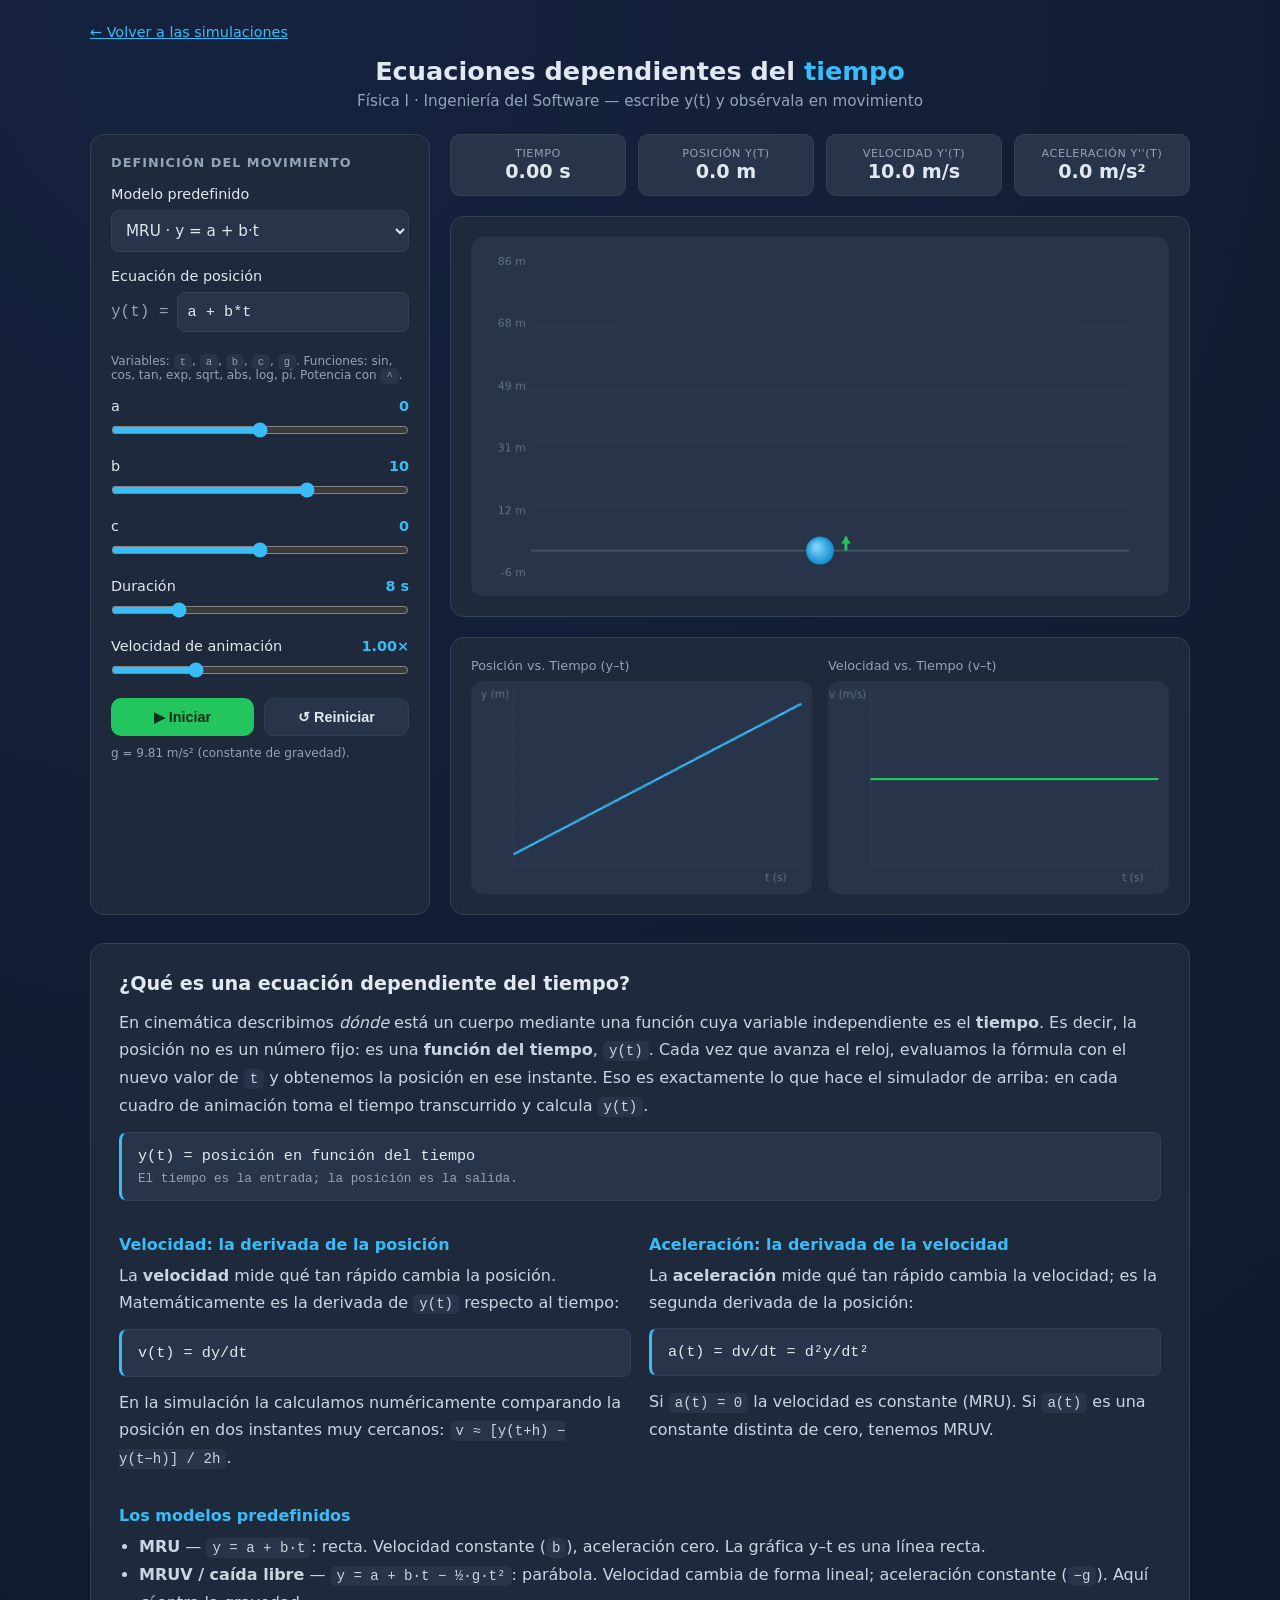
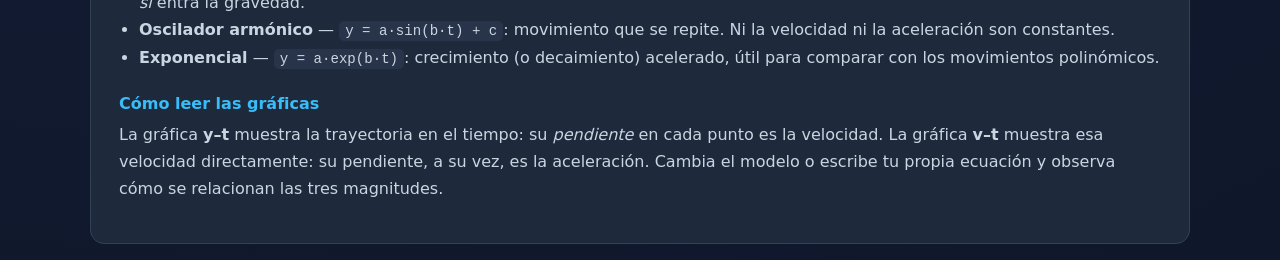
==== ecuaciones-tiempo.html @ 7a58a40a "Añade simulador de ecuaciones dependientes del tiempo + sección de teoría - Editor de y(t) con parse" ====
<!DOCTYPE html>
<html lang="es">
<head>
<meta charset="UTF-8" />
<meta name="viewport" content="width=device-width, initial-scale=1.0" />
<title>Simulador de Ecuaciones Dependientes del Tiempo · Física I</title>
<style>
  :root {
    --bg: #0f172a; --panel: #1e293b; --panel-2: #273449; --border: #334155;
    --text: #e2e8f0; --muted: #94a3b8; --accent: #38bdf8; --accent-2: #22c55e;
    --danger: #f87171; --warn: #fbbf24;
  }
  * { box-sizing: border-box; margin: 0; padding: 0; }
  body {
    font-family: "Segoe UI", system-ui, -apple-system, sans-serif;
    background: radial-gradient(circle at 20% 0%, #16233f, var(--bg));
    color: var(--text); min-height: 100vh; padding: 24px;
  }
  a { color: var(--accent); }
  .topbar { max-width: 1100px; margin: 0 auto 16px; font-size: 0.9rem; }
  header { text-align: center; margin-bottom: 24px; }
  header h1 { font-size: 1.6rem; font-weight: 600; }
  header h1 span { color: var(--accent); }
  header p { color: var(--muted); margin-top: 6px; font-size: 0.95rem; }

  .layout { display: grid; grid-template-columns: 340px 1fr; gap: 20px; max-width: 1100px; margin: 0 auto; }
  @media (max-width: 860px) { .layout { grid-template-columns: 1fr; } }

  .panel { background: var(--panel); border: 1px solid var(--border); border-radius: 14px; padding: 20px; }
  .panel h2 { font-size: 0.8rem; text-transform: uppercase; letter-spacing: 0.08em; color: var(--muted); margin-bottom: 16px; }

  .field { margin-bottom: 16px; }
  .field label { display: flex; justify-content: space-between; font-size: 0.9rem; margin-bottom: 8px; }
  .field label b { color: var(--accent); font-variant-numeric: tabular-nums; }
  input[type="range"] { width: 100%; accent-color: var(--accent); }
  select, input[type="text"] {
    width: 100%; padding: 10px; background: var(--panel-2); color: var(--text);
    border: 1px solid var(--border); border-radius: 8px; font-size: 0.95rem; font-family: inherit;
  }
  input[type="text"] { font-family: "SF Mono", ui-monospace, monospace; }
  .eq-row { display: flex; align-items: center; gap: 8px; }
  .eq-row span { color: var(--muted); white-space: nowrap; font-family: "SF Mono", ui-monospace, monospace; }
  .error { color: var(--danger); font-size: 0.78rem; margin-top: 6px; min-height: 1em; }
  .hint { font-size: 0.75rem; color: var(--muted); margin-top: 4px; }

  .buttons { display: flex; gap: 10px; margin-top: 8px; }
  button { flex: 1; padding: 10px; border: none; border-radius: 10px; font-size: 0.9rem; font-weight: 600; cursor: pointer; transition: transform 0.08s; }
  button:active { transform: scale(0.96); }
  .btn-play { background: var(--accent-2); color: #052e16; }
  .btn-reset { background: var(--panel-2); color: var(--text); border: 1px solid var(--border); }

  .stage-wrap { display: grid; gap: 20px; }
  .readouts { display: grid; grid-template-columns: repeat(4, 1fr); gap: 12px; }
  .readout { background: var(--panel-2); border: 1px solid var(--border); border-radius: 10px; padding: 12px; text-align: center; }
  .readout span { display: block; font-size: 0.7rem; color: var(--muted); text-transform: uppercase; letter-spacing: 0.05em; }
  .readout b { font-size: 1.2rem; font-variant-numeric: tabular-nums; }

  canvas { display: block; width: 100%; border-radius: 12px; background: var(--panel-2); }
  .graphs { display: grid; grid-template-columns: 1fr 1fr; gap: 16px; }
  @media (max-width: 560px) { .graphs { grid-template-columns: 1fr; } }
  .graph-title { font-size: 0.8rem; color: var(--muted); margin-bottom: 8px; }

  /* Teoría */
  .theory { max-width: 1100px; margin: 28px auto 0; }
  .theory .panel { padding: 28px; }
  .theory h2 { font-size: 1.2rem; text-transform: none; letter-spacing: 0; color: var(--text); margin-bottom: 14px; }
  .theory h3 { font-size: 1rem; color: var(--accent); margin: 22px 0 8px; }
  .theory p { color: #cbd5e1; line-height: 1.7; margin-bottom: 12px; }
  .theory ul { color: #cbd5e1; line-height: 1.7; margin: 0 0 12px 20px; }
  .formula {
    background: var(--panel-2); border: 1px solid var(--border); border-left: 3px solid var(--accent);
    border-radius: 8px; padding: 14px 16px; margin: 12px 0; font-family: "SF Mono", ui-monospace, monospace;
    font-size: 0.95rem; overflow-x: auto;
  }
  .formula small { color: var(--muted); display: block; margin-top: 6px; font-family: inherit; }
  code { background: var(--panel-2); padding: 2px 6px; border-radius: 5px; font-family: "SF Mono", ui-monospace, monospace; font-size: 0.88em; }
  .grid2 { display: grid; grid-template-columns: 1fr 1fr; gap: 18px; }
  @media (max-width: 700px) { .grid2 { grid-template-columns: 1fr; } }
</style>
</head>
<body>
  <div class="topbar"><a href="index.html">← Volver a las simulaciones</a></div>

  <header>
    <h1>Ecuaciones dependientes del <span>tiempo</span></h1>
    <p>Física I · Ingeniería del Software — escribe y(t) y obsérvala en movimiento</p>
  </header>

  <div class="layout">
    <!-- Controles -->
    <aside class="panel">
      <h2>Definición del movimiento</h2>

      <div class="field">
        <label>Modelo predefinido</label>
        <select id="preset">
          <option value="mru">MRU · y = a + b·t</option>
          <option value="mruv">MRUV / caída libre · y = a + b·t − ½·g·t²</option>
          <option value="armonico">Oscilador armónico · y = a·sin(b·t) + c</option>
          <option value="exp">Crecimiento exponencial · y = a·exp(b·t)</option>
          <option value="custom">Personalizado…</option>
        </select>
      </div>

      <div class="field">
        <label>Ecuación de posición</label>
        <div class="eq-row"><span>y(t) =</span><input type="text" id="eq" value="a + b*t" spellcheck="false" /></div>
        <div class="error" id="eqError"></div>
        <div class="hint">Variables: <code>t</code>, <code>a</code>, <code>b</code>, <code>c</code>, <code>g</code>. Funciones: sin, cos, tan, exp, sqrt, abs, log, pi. Potencia con <code>^</code>.</div>
      </div>

      <div class="field">
        <label>a <b id="lblA">0</b></label>
        <input type="range" id="a" min="-50" max="50" value="0" step="0.5" />
      </div>
      <div class="field">
        <label>b <b id="lblB">10</b></label>
        <input type="range" id="b" min="-30" max="30" value="10" step="0.5" />
      </div>
      <div class="field">
        <label>c <b id="lblC">0</b></label>
        <input type="range" id="c" min="-50" max="50" value="0" step="0.5" />
      </div>

      <div class="field">
        <label>Duración <b id="lblDur">8 s</b></label>
        <input type="range" id="dur" min="2" max="30" value="8" step="1" />
      </div>
      <div class="field">
        <label>Velocidad de animación <b id="lblSpeed">1.0×</b></label>
        <input type="range" id="speed" min="0.25" max="3" value="1" step="0.25" />
      </div>

      <div class="buttons">
        <button class="btn-play" id="playBtn">▶ Iniciar</button>
        <button class="btn-reset" id="resetBtn">↺ Reiniciar</button>
      </div>
      <div class="hint" style="margin-top:10px">g = 9.81 m/s² (constante de gravedad).</div>
    </aside>

    <!-- Escenario -->
    <section class="stage-wrap">
      <div class="readouts">
        <div class="readout"><span>Tiempo</span><b id="outT">0.00 s</b></div>
        <div class="readout"><span>Posición y(t)</span><b id="outY">0.0 m</b></div>
        <div class="readout"><span>Velocidad y'(t)</span><b id="outV">0.0 m/s</b></div>
        <div class="readout"><span>Aceleración y''(t)</span><b id="outAcc">0.0 m/s²</b></div>
      </div>

      <div class="panel"><canvas id="stage" width="700" height="360"></canvas></div>

      <div class="panel graphs">
        <div>
          <div class="graph-title">Posición vs. Tiempo (y–t)</div>
          <canvas id="gPos" width="320" height="200"></canvas>
        </div>
        <div>
          <div class="graph-title">Velocidad vs. Tiempo (v–t)</div>
          <canvas id="gVel" width="320" height="200"></canvas>
        </div>
      </div>
    </section>
  </div>

  <!-- ===================== TEORÍA ===================== -->
  <section class="theory">
    <div class="panel">
      <h2>¿Qué es una ecuación dependiente del tiempo?</h2>
      <p>
        En cinemática describimos <em>dónde</em> está un cuerpo mediante una función cuya variable
        independiente es el <strong>tiempo</strong>. Es decir, la posición no es un número fijo: es
        una <strong>función del tiempo</strong>, <code>y(t)</code>. Cada vez que avanza el reloj,
        evaluamos la fórmula con el nuevo valor de <code>t</code> y obtenemos la posición en ese
        instante. Eso es exactamente lo que hace el simulador de arriba: en cada cuadro de animación
        toma el tiempo transcurrido y calcula <code>y(t)</code>.
      </p>

      <div class="formula">
        y(t) = posición en función del tiempo
        <small>El tiempo es la entrada; la posición es la salida.</small>
      </div>

      <div class="grid2">
        <div>
          <h3>Velocidad: la derivada de la posición</h3>
          <p>
            La <strong>velocidad</strong> mide qué tan rápido cambia la posición. Matemáticamente es
            la derivada de <code>y(t)</code> respecto al tiempo:
          </p>
          <div class="formula">v(t) = dy/dt</div>
          <p>
            En la simulación la calculamos numéricamente comparando la posición en dos instantes muy
            cercanos: <code>v ≈ [y(t+h) − y(t−h)] / 2h</code>.
          </p>
        </div>
        <div>
          <h3>Aceleración: la derivada de la velocidad</h3>
          <p>
            La <strong>aceleración</strong> mide qué tan rápido cambia la velocidad; es la segunda
            derivada de la posición:
          </p>
          <div class="formula">a(t) = dv/dt = d²y/dt²</div>
          <p>
            Si <code>a(t) = 0</code> la velocidad es constante (MRU). Si <code>a(t)</code> es una
            constante distinta de cero, tenemos MRUV.
          </p>
        </div>
      </div>

      <h3>Los modelos predefinidos</h3>
      <ul>
        <li><strong>MRU</strong> — <code>y = a + b·t</code>: recta. Velocidad constante (<code>b</code>), aceleración cero. La gráfica y–t es una línea recta.</li>
        <li><strong>MRUV / caída libre</strong> — <code>y = a + b·t − ½·g·t²</code>: parábola. Velocidad cambia de forma lineal; aceleración constante (<code>−g</code>). Aquí <em>sí</em> entra la gravedad.</li>
        <li><strong>Oscilador armónico</strong> — <code>y = a·sin(b·t) + c</code>: movimiento que se repite. Ni la velocidad ni la aceleración son constantes.</li>
        <li><strong>Exponencial</strong> — <code>y = a·exp(b·t)</code>: crecimiento (o decaimiento) acelerado, útil para comparar con los movimientos polinómicos.</li>
      </ul>

      <h3>Cómo leer las gráficas</h3>
      <p>
        La gráfica <strong>y–t</strong> muestra la trayectoria en el tiempo: su <em>pendiente</em> en
        cada punto es la velocidad. La gráfica <strong>v–t</strong> muestra esa velocidad
        directamente: su pendiente, a su vez, es la aceleración. Cambia el modelo o escribe tu propia
        ecuación y observa cómo se relacionan las tres magnitudes.
      </p>
    </div>
  </section>

<script>
(() => {
  "use strict";

  const G = 9.81;
  const $ = (id) => document.getElementById(id);

  const presets = {
    mru:      { eq: "a + b*t",            a: 0,  b: 10, c: 0  },
    mruv:     { eq: "a + b*t - 0.5*g*t^2", a: 0,  b: 20, c: 0  },
    armonico: { eq: "a*sin(b*t) + c",     a: 20, b: 2,  c: 30 },
    exp:      { eq: "a*exp(b*t)",          a: 2,  b: 0.4, c: 0 },
  };

  const state = {
    eq: "a + b*t", a: 0, b: 10, c: 0,
    dur: 8, speed: 1, t: 0, running: false, lastTs: null,
    fn: null, range: { min: 0, max: 100 },
  };

  // --- Parser seguro de expresiones ---
  // Solo permite tokens de cinemática; convierte a JS evaluable con Math.
  function compile(expr) {
    const cleaned = expr.toLowerCase().trim();
    // Validación: solo caracteres permitidos
    if (!/^[0-9a-z+\-*/^().,\s]*$/.test(cleaned)) {
      throw new Error("Caracteres no permitidos.");
    }
    let js = cleaned
      .replace(/\^/g, "**")
      .replace(/\bpi\b/g, "Math.PI")
      .replace(/\b(sin|cos|tan|exp|sqrt|abs|log|sign|atan|asin|acos|cbrt|pow|min|max)\b/g, "Math.$1");
    // Tras los reemplazos, los únicos identificadores válidos son las variables y Math.*
    const stripped = js.replace(/Math\.[A-Za-z]+/g, "");
    const idents = stripped.match(/[a-z_][a-z0-9_]*/gi) || [];
    const allowed = new Set(["t", "a", "b", "c", "g", "e"]);
    for (const id of idents) {
      if (!allowed.has(id)) throw new Error("Símbolo desconocido: " + id);
    }
    js = js.replace(/\be\b/g, "Math.E");
    // eslint-disable-next-line no-new-func
    const f = new Function("t", "a", "b", "c", "g", "return (" + js + ");");
    // prueba de evaluación
    const test = f(0, state.a, state.b, state.c, G);
    if (typeof test !== "number" || Number.isNaN(test)) {
      throw new Error("La ecuación no produce un número.");
    }
    return f;
  }

  function y(t) { return state.fn(t, state.a, state.b, state.c, G); }
  function vel(t) { const h = 1e-3; return (y(t + h) - y(t - h)) / (2 * h); }
  function acc(t) { const h = 1e-2; return (y(t + h) - 2 * y(t) + y(t - h)) / (h * h); }

  // --- Recalcula el rango vertical para autoescalar el escenario y la gráfica y–t ---
  function computeRange() {
    let min = Infinity, max = -Infinity;
    const N = 240;
    for (let i = 0; i <= N; i++) {
      const t = (i / N) * state.dur;
      const val = y(t);
      if (Number.isFinite(val)) { if (val < min) min = val; if (val > max) max = val; }
    }
    if (!Number.isFinite(min) || !Number.isFinite(max)) { min = 0; max = 1; }
    if (max - min < 1e-6) { max += 1; min -= 1; }
    const pad = (max - min) * 0.08;
    state.range = { min: min - pad, max: max + pad };
  }

  // --- Inputs ---
  const eqEl = $("eq"), eqError = $("eqError"), presetEl = $("preset");
  const aEl = $("a"), bEl = $("b"), cEl = $("c"), durEl = $("dur"), speedEl = $("speed");
  const lblA = $("lblA"), lblB = $("lblB"), lblC = $("lblC"), lblDur = $("lblDur"), lblSpeed = $("lblSpeed");
  const outT = $("outT"), outY = $("outY"), outV = $("outV"), outAcc = $("outAcc");
  const playBtn = $("playBtn"), resetBtn = $("resetBtn");

  const stage = $("stage"), sctx = stage.getContext("2d");
  const gPos = $("gPos"), pctx = gPos.getContext("2d");
  const gVel = $("gVel"), vctx = gVel.getContext("2d");

  function recompile() {
    try {
      state.fn = compile(eqEl.value);
      eqError.textContent = "";
      computeRange();
      return true;
    } catch (err) {
      eqError.textContent = "⚠ " + err.message;
      return false;
    }
  }

  function syncInputs() {
    state.a = +aEl.value; state.b = +bEl.value; state.c = +cEl.value;
    state.dur = +durEl.value; state.speed = +speedEl.value; state.eq = eqEl.value;
    lblA.textContent = state.a; lblB.textContent = state.b; lblC.textContent = state.c;
    lblDur.textContent = state.dur + " s"; lblSpeed.textContent = state.speed.toFixed(2) + "×";
  }

  presetEl.addEventListener("change", () => {
    const p = presets[presetEl.value];
    if (p) {
      eqEl.value = p.eq; aEl.value = p.a; bEl.value = p.b; cEl.value = p.c;
    }
    syncInputs(); recompile(); reset();
  });

  eqEl.addEventListener("input", () => { presetEl.value = "custom"; if (recompile()) reset(); });
  [aEl, bEl, cEl, durEl].forEach((el) => el.addEventListener("input", () => {
    syncInputs(); if (recompile()) reset();
  }));
  speedEl.addEventListener("input", syncInputs);

  // --- Tiempo ---
  function reset() {
    state.running = false; state.t = 0; state.lastTs = null;
    playBtn.textContent = "▶ Iniciar";
    render();
  }
  function toggle() {
    if (!state.fn) return;
    if (state.running) { state.running = false; playBtn.textContent = "▶ Reanudar"; }
    else {
      if (state.t >= state.dur) state.t = 0;
      state.running = true; state.lastTs = null;
      playBtn.textContent = "❚❚ Pausar";
      requestAnimationFrame(loop);
    }
  }
  playBtn.addEventListener("click", toggle);
  resetBtn.addEventListener("click", reset);

  function loop(ts) {
    if (!state.running) return;
    if (state.lastTs === null) state.lastTs = ts;
    const dt = ((ts - state.lastTs) / 1000) * state.speed;
    state.lastTs = ts;
    state.t += dt;
    if (state.t >= state.dur) { state.t = state.dur; state.running = false; playBtn.textContent = "▶ Iniciar"; }
    render();
    if (state.running) requestAnimationFrame(loop);
  }

  // --- Render ---
  function render() {
    if (!state.fn) return;
    drawStage(); drawPosGraph(); drawVelGraph();
    outT.textContent = state.t.toFixed(2) + " s";
    outY.textContent = y(state.t).toFixed(1) + " m";
    outV.textContent = vel(state.t).toFixed(1) + " m/s";
    outAcc.textContent = acc(state.t).toFixed(1) + " m/s²";
  }

  function drawStage() {
    const W = stage.width, H = stage.height, padTop = 24, padBottom = 24;
    const usableH = H - padTop - padBottom, trackX = W * 0.5;
    const { min, max } = state.range;
    const yToPx = (m) => H - padBottom - ((m - min) / (max - min)) * usableH;

    sctx.clearRect(0, 0, W, H);

    // Escala (5 marcas)
    sctx.fillStyle = "#64748b"; sctx.font = "11px system-ui"; sctx.textAlign = "right";
    sctx.strokeStyle = "#293548"; sctx.lineWidth = 1;
    for (let i = 0; i <= 5; i++) {
      const m = min + (i / 5) * (max - min), py = yToPx(m);
      sctx.beginPath(); sctx.moveTo(60, py); sctx.lineTo(W - 40, py); sctx.stroke();
      sctx.fillText(m.toFixed(0) + " m", 55, py + 4);
    }
    // y = 0 resaltado si está en rango
    if (min <= 0 && max >= 0) {
      sctx.strokeStyle = "#475569"; sctx.lineWidth = 2;
      sctx.beginPath(); sctx.moveTo(60, yToPx(0)); sctx.lineTo(W - 40, yToPx(0)); sctx.stroke();
    }

    // Trayectoria recorrida (estela hasta t actual)
    sctx.strokeStyle = "rgba(56,189,248,0.35)"; sctx.lineWidth = 3;
    sctx.beginPath();
    const steps = 120;
    for (let i = 0; i <= steps; i++) {
      const t = (i / steps) * state.t, py = yToPx(y(t));
      i === 0 ? sctx.moveTo(trackX, py) : sctx.lineTo(trackX, py);
    }
    sctx.stroke();

    // Objeto
    const py = yToPx(y(state.t));
    const grad = sctx.createRadialGradient(trackX - 4, py - 4, 2, trackX, py, 16);
    grad.addColorStop(0, "#7dd3fc"); grad.addColorStop(1, "#0284c7");
    sctx.beginPath(); sctx.arc(trackX, py, 14, 0, Math.PI * 2); sctx.fillStyle = grad; sctx.fill();

    // Vector velocidad
    const v = vel(state.t), dir = Math.sign(v) || 1, len = Math.min(Math.abs(v) * 1.4, 55);
    if (len > 2) {
      const tipY = py - dir * len;
      sctx.strokeStyle = "#22c55e"; sctx.lineWidth = 3;
      sctx.beginPath(); sctx.moveTo(trackX + 26, py); sctx.lineTo(trackX + 26, tipY); sctx.stroke();
      sctx.beginPath(); sctx.moveTo(trackX + 26, tipY);
      sctx.lineTo(trackX + 21, tipY + dir * 7); sctx.lineTo(trackX + 31, tipY + dir * 7);
      sctx.closePath(); sctx.fillStyle = "#22c55e"; sctx.fill();
    }
  }

  function drawAxes(ctx, w, h, xlabel, ylabel) {
    ctx.clearRect(0, 0, w, h);
    ctx.strokeStyle = "#334155"; ctx.lineWidth = 1;
    ctx.beginPath(); ctx.moveTo(40, 10); ctx.lineTo(40, h - 26); ctx.lineTo(w - 10, h - 26); ctx.stroke();
    ctx.fillStyle = "#64748b"; ctx.font = "10px system-ui";
    ctx.textAlign = "right"; ctx.fillText(ylabel, 36, 16);
    ctx.textAlign = "left"; ctx.fillText(xlabel, w - 44, h - 12);
  }

  function drawCurve(ctx, w, h, fn, color, vmin, vmax) {
    const x0 = 40, ybase = h - 26, plotW = w - 50, plotH = h - 36, top = 10;
    const xT = (t) => x0 + (t / state.dur) * plotW;
    const yV = (val) => top + (1 - (val - vmin) / (vmax - vmin)) * plotH;
    // marcador de progreso
    ctx.strokeStyle = "#334155"; ctx.setLineDash([3, 3]);
    ctx.beginPath(); ctx.moveTo(xT(state.t), top); ctx.lineTo(xT(state.t), ybase); ctx.stroke();
    ctx.setLineDash([]);
    // curva
    ctx.strokeStyle = color; ctx.lineWidth = 2; ctx.beginPath();
    const N = 200; let started = false;
    for (let i = 0; i <= N; i++) {
      const t = (i / N) * state.dur, val = fn(t);
      if (!Number.isFinite(val)) { started = false; continue; }
      const px = xT(t), py = yV(val);
      started ? ctx.lineTo(px, py) : (ctx.moveTo(px, py), started = true);
    }
    ctx.stroke();
  }

  function drawPosGraph() {
    drawAxes(pctx, gPos.width, gPos.height, "t (s)", "y (m)");
    drawCurve(pctx, gPos.width, gPos.height, y, "#38bdf8", state.range.min, state.range.max);
  }

  function drawVelGraph() {
    // rango de velocidad sobre la duración
    let vmin = Infinity, vmax = -Infinity;
    for (let i = 0; i <= 200; i++) {
      const t = (i / 200) * state.dur, vv = vel(t);
      if (Number.isFinite(vv)) { if (vv < vmin) vmin = vv; if (vv > vmax) vmax = vv; }
    }
    if (!Number.isFinite(vmin)) { vmin = -1; vmax = 1; }
    if (vmax - vmin < 1e-6) { vmax += 1; vmin -= 1; }
    const pad = (vmax - vmin) * 0.1; vmin -= pad; vmax += pad;
    drawAxes(vctx, gVel.width, gVel.height, "t (s)", "v (m/s)");
    // línea v=0
    if (vmin <= 0 && vmax >= 0) {
      const top = 10, plotH = gVel.height - 36;
      const yv0 = top + (1 - (0 - vmin) / (vmax - vmin)) * plotH;
      vctx.strokeStyle = "#334155"; vctx.setLineDash([4, 4]);
      vctx.beginPath(); vctx.moveTo(40, yv0); vctx.lineTo(gVel.width - 10, yv0); vctx.stroke();
      vctx.setLineDash([]);
    }
    drawCurve(vctx, gVel.width, gVel.height, vel, "#22c55e", vmin, vmax);
  }

  // --- Inicio ---
  syncInputs(); recompile(); reset();
})();
</script>
</body>
</html>
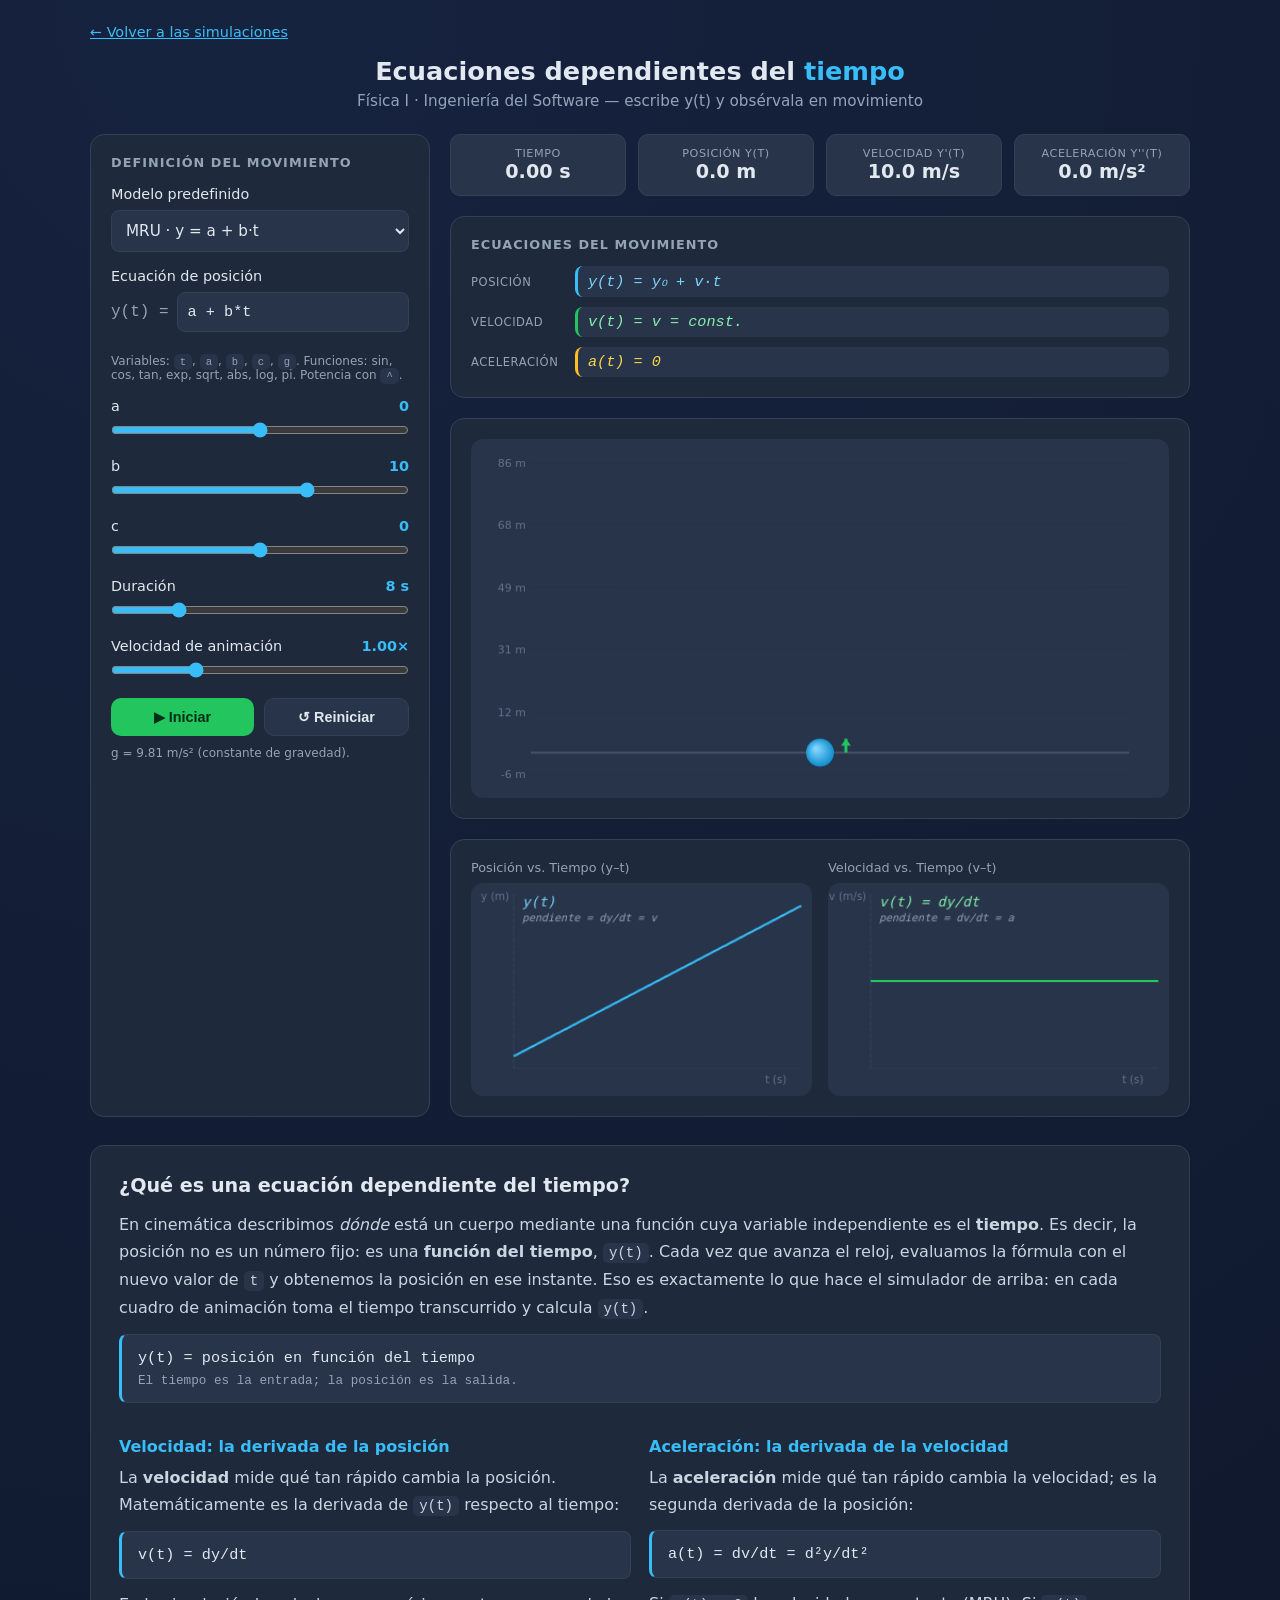
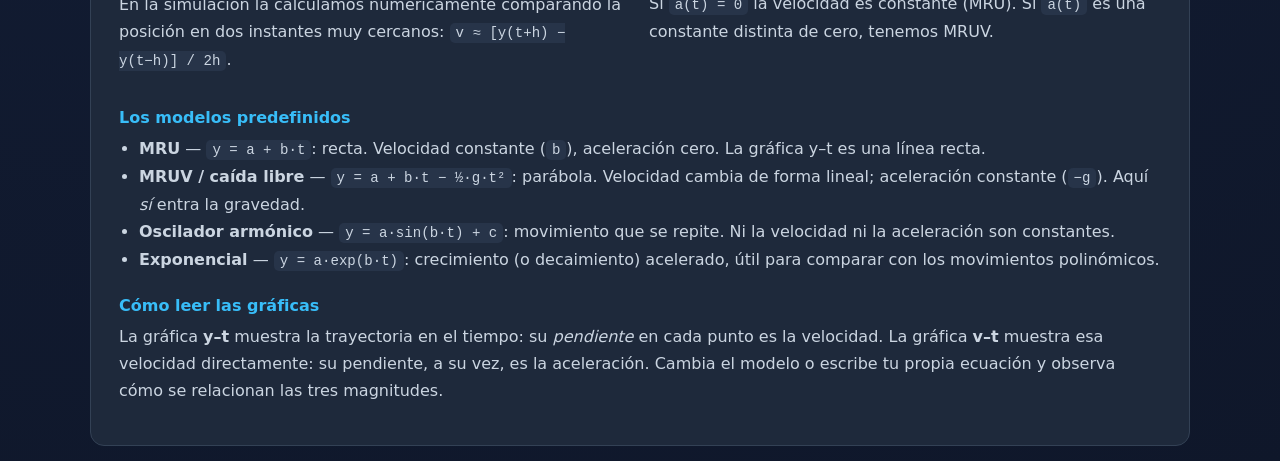
==== commit 6cf799b7: "Añade anotaciones matemáticas a gráficas y escenario - MRU: ecuación y(t)=y₀+v·t sobre la gráfica, m" ====
--- a/ecuaciones-tiempo.html
+++ b/ecuaciones-tiempo.html
@@ -60,6 +60,17 @@
   @media (max-width: 560px) { .graphs { grid-template-columns: 1fr; } }
   .graph-title { font-size: 0.8rem; color: var(--muted); margin-bottom: 8px; }
 
+  .formulas { display: grid; gap: 10px; }
+  .frow { display: grid; grid-template-columns: 92px 1fr; align-items: center; gap: 12px; }
+  .frow .flabel { font-size: 0.72rem; text-transform: uppercase; letter-spacing: 0.05em; color: var(--muted); }
+  .frow code {
+    font-family: "SF Mono", ui-monospace, monospace; font-size: 0.95rem; font-style: italic;
+    padding: 6px 10px; border-radius: 8px; border-left: 3px solid var(--accent); display: block;
+  }
+  .frow.pos code { color: #7dd3fc; border-left-color: #38bdf8; }
+  .frow.vel code { color: #86efac; border-left-color: #22c55e; }
+  .frow.acc code { color: #fcd34d; border-left-color: #fbbf24; }
+
   /* Teoría */
   .theory { max-width: 1100px; margin: 28px auto 0; }
   .theory .panel { padding: 28px; }
@@ -145,6 +156,13 @@
         <div class="readout"><span>Posición y(t)</span><b id="outY">0.0 m</b></div>
         <div class="readout"><span>Velocidad y'(t)</span><b id="outV">0.0 m/s</b></div>
         <div class="readout"><span>Aceleración y''(t)</span><b id="outAcc">0.0 m/s²</b></div>
+      </div>
+
+      <div class="panel formulas">
+        <h2 style="margin-bottom:4px">Ecuaciones del movimiento</h2>
+        <div class="frow pos"><span class="flabel">Posición</span><code id="fY">y(t) = a + b·t</code></div>
+        <div class="frow vel"><span class="flabel">Velocidad</span><code id="fV">v(t) = dy/dt = b</code></div>
+        <div class="frow acc"><span class="flabel">Aceleración</span><code id="fA">a(t) = d²y/dt² = 0</code></div>
       </div>
 
       <div class="panel"><canvas id="stage" width="700" height="360"></canvas></div>
@@ -233,11 +251,25 @@
   const $ = (id) => document.getElementById(id);
 
   const presets = {
-    mru:      { eq: "a + b*t",            a: 0,  b: 10, c: 0  },
-    mruv:     { eq: "a + b*t - 0.5*g*t^2", a: 0,  b: 20, c: 0  },
-    armonico: { eq: "a*sin(b*t) + c",     a: 20, b: 2,  c: 30 },
-    exp:      { eq: "a*exp(b*t)",          a: 2,  b: 0.4, c: 0 },
+    mru:      { eq: "a + b*t",             a: 0,  b: 10,  c: 0,
+                ySym: "y(t) = y₀ + v·t",        vSym: "v(t) = v = const.",        aSym: "a(t) = 0" },
+    mruv:     { eq: "a + b*t - 0.5*g*t^2", a: 0,  b: 20,  c: 0,
+                ySym: "y(t) = y₀ + v₀·t − ½·g·t²", vSym: "v(t) = v₀ − g·t",        aSym: "a(t) = −g = −9.81 m/s²" },
+    armonico: { eq: "a*sin(b*t) + c",      a: 20, b: 2,   c: 30,
+                ySym: "y(t) = A·sin(ω·t) + y₀",  vSym: "v(t) = A·ω·cos(ω·t)",     aSym: "a(t) = −A·ω²·sin(ω·t)" },
+    exp:      { eq: "a*exp(b*t)",          a: 2,  b: 0.4, c: 0,
+                ySym: "y(t) = A·e^(k·t)",        vSym: "v(t) = A·k·e^(k·t)",      aSym: "a(t) = A·k²·e^(k·t)" },
+    custom:   { ySym: "y(t) = expresión definida por el usuario",
+                vSym: "v(t) = dy/dt  (derivada numérica)",
+                aSym: "a(t) = d²y/dt²  (derivada numérica)" },
   };
+
+  function updateFormulaPanel() {
+    const p = presets[presetEl.value] || presets.custom;
+    $("fY").textContent = presetEl.value === "custom" ? ("y(t) = " + eqEl.value) : p.ySym;
+    $("fV").textContent = p.vSym;
+    $("fA").textContent = p.aSym;
+  }
 
   const state = {
     eq: "a + b*t", a: 0, b: 10, c: 0,
@@ -326,13 +358,13 @@
 
   presetEl.addEventListener("change", () => {
     const p = presets[presetEl.value];
-    if (p) {
+    if (p && p.eq !== undefined) {
       eqEl.value = p.eq; aEl.value = p.a; bEl.value = p.b; cEl.value = p.c;
     }
-    syncInputs(); recompile(); reset();
+    syncInputs(); recompile(); updateFormulaPanel(); reset();
   });
 
-  eqEl.addEventListener("input", () => { presetEl.value = "custom"; if (recompile()) reset(); });
+  eqEl.addEventListener("input", () => { presetEl.value = "custom"; updateFormulaPanel(); if (recompile()) reset(); });
   [aEl, bEl, cEl, durEl].forEach((el) => el.addEventListener("input", () => {
     syncInputs(); if (recompile()) reset();
   }));
@@ -460,6 +492,14 @@
   function drawPosGraph() {
     drawAxes(pctx, gPos.width, gPos.height, "t (s)", "y (m)");
     drawCurve(pctx, gPos.width, gPos.height, y, "#38bdf8", state.range.min, state.range.max);
+    // Anotación: función de posición
+    pctx.fillStyle = "#7dd3fc";
+    pctx.font = "italic 13px 'SF Mono', monospace";
+    pctx.textAlign = "left";
+    pctx.fillText("y(t)", 48, 22);
+    pctx.fillStyle = "#94a3b8";
+    pctx.font = "italic 10px 'SF Mono', monospace";
+    pctx.fillText("pendiente = dy/dt = v", 48, 36);
   }
 
   function drawVelGraph() {
@@ -482,10 +522,18 @@
       vctx.setLineDash([]);
     }
     drawCurve(vctx, gVel.width, gVel.height, vel, "#22c55e", vmin, vmax);
+    // Anotación: velocidad como derivada
+    vctx.fillStyle = "#86efac";
+    vctx.font = "italic 13px 'SF Mono', monospace";
+    vctx.textAlign = "left";
+    vctx.fillText("v(t) = dy/dt", 48, 22);
+    vctx.fillStyle = "#94a3b8";
+    vctx.font = "italic 10px 'SF Mono', monospace";
+    vctx.fillText("pendiente = dv/dt = a", 48, 36);
   }
 
   // --- Inicio ---
-  syncInputs(); recompile(); reset();
+  syncInputs(); recompile(); updateFormulaPanel(); reset();
 })();
 </script>
 </body>
